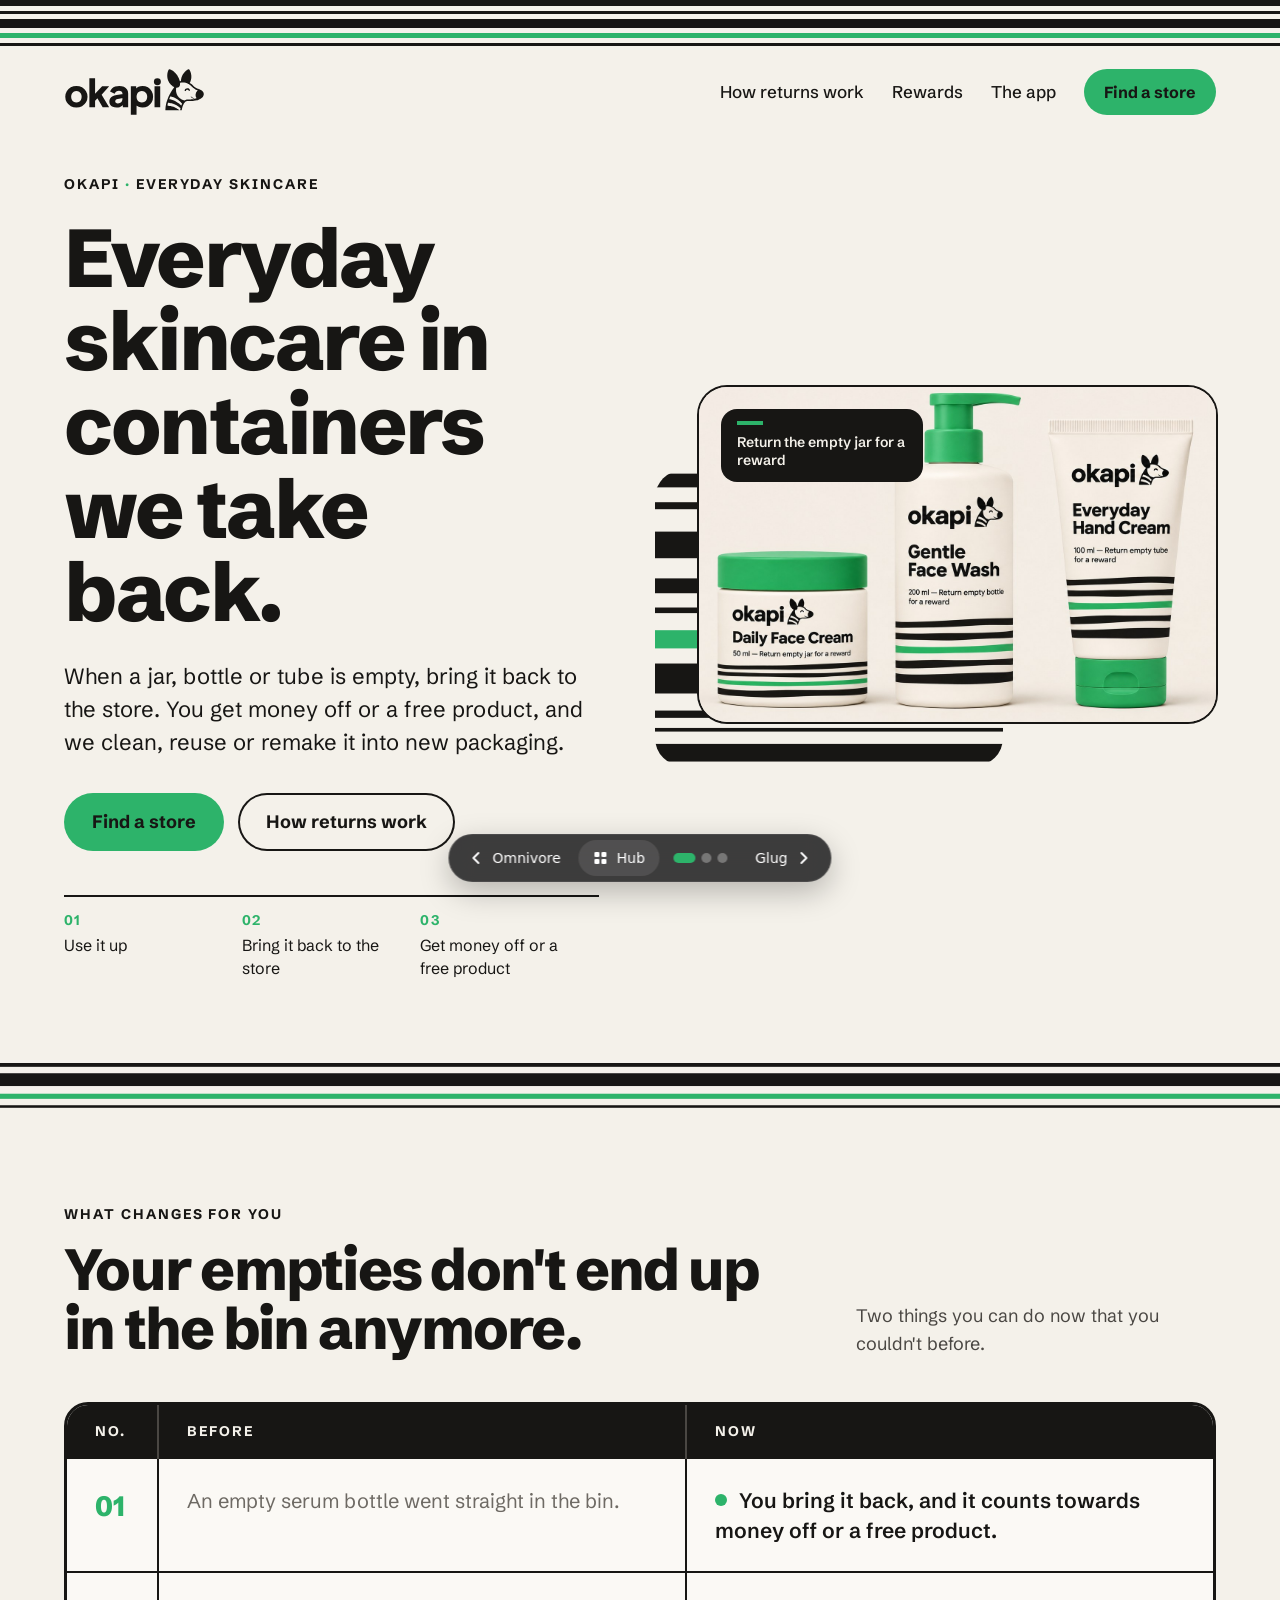
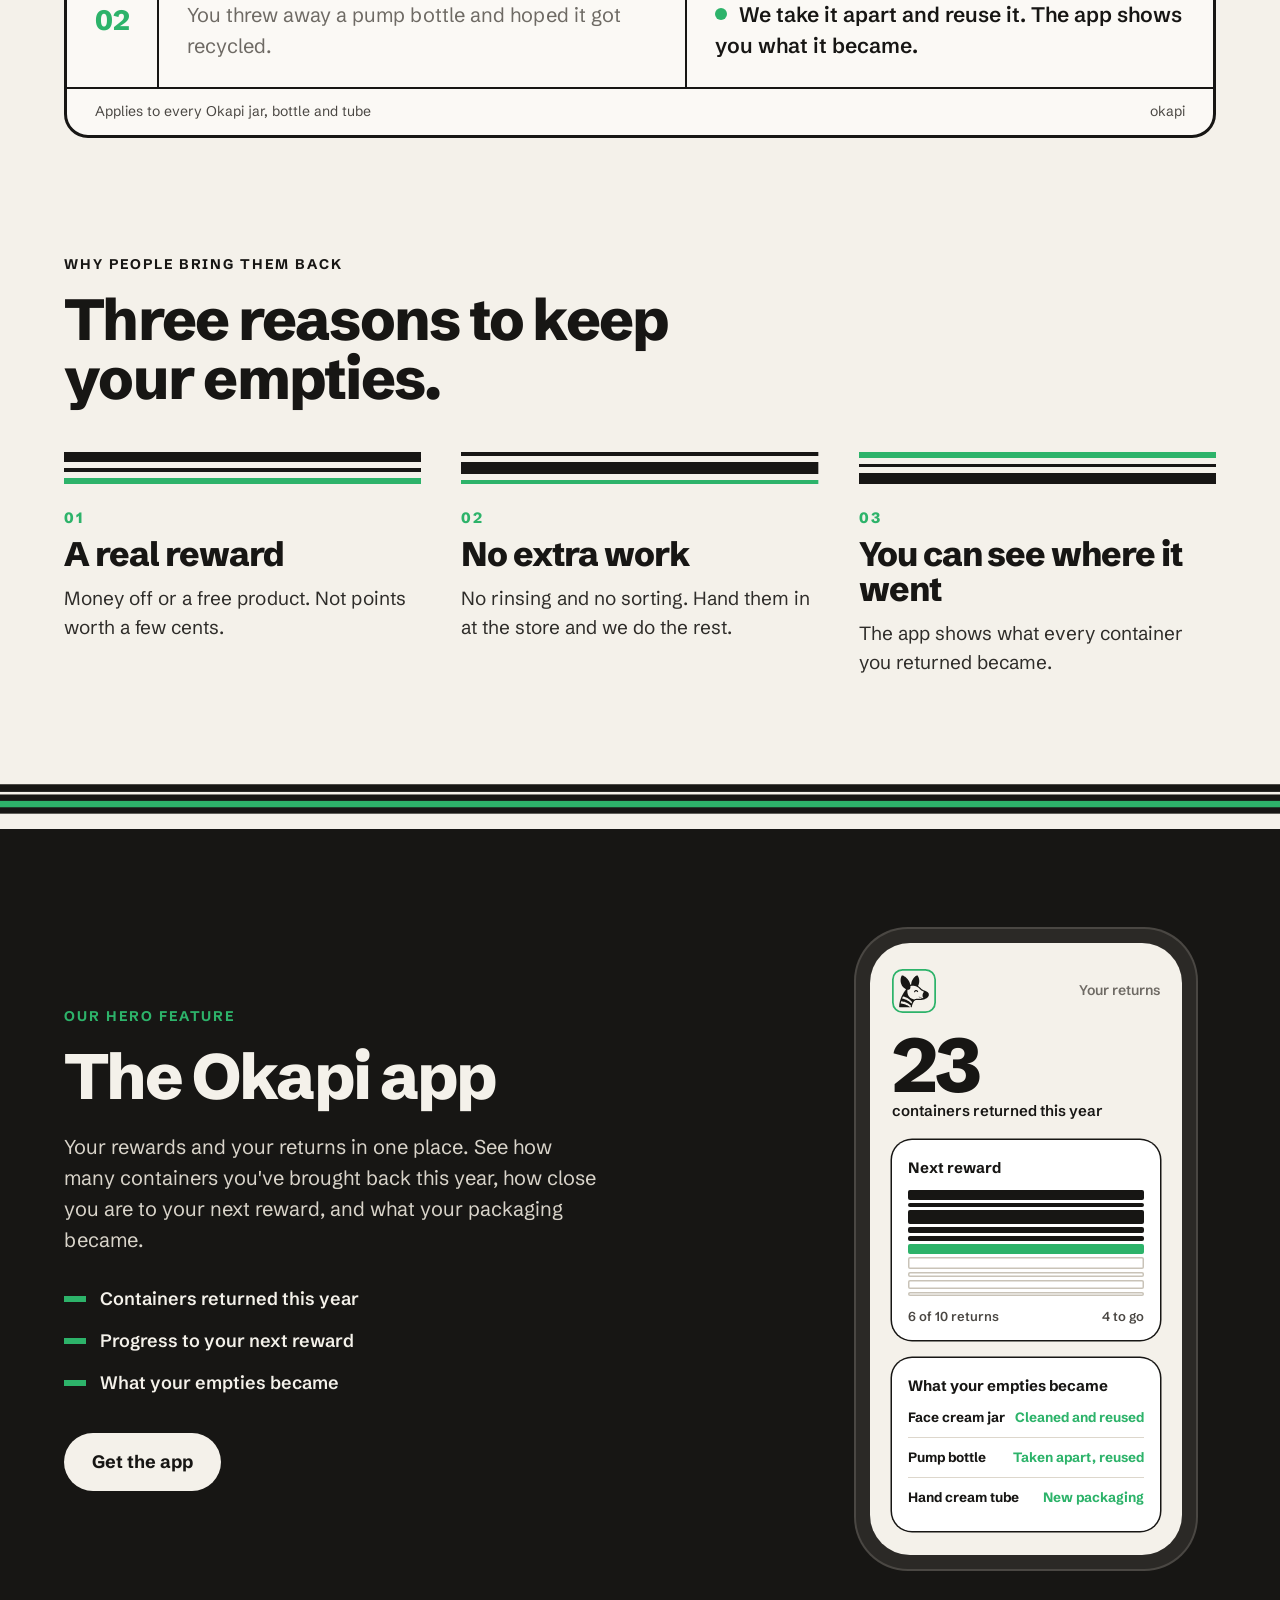
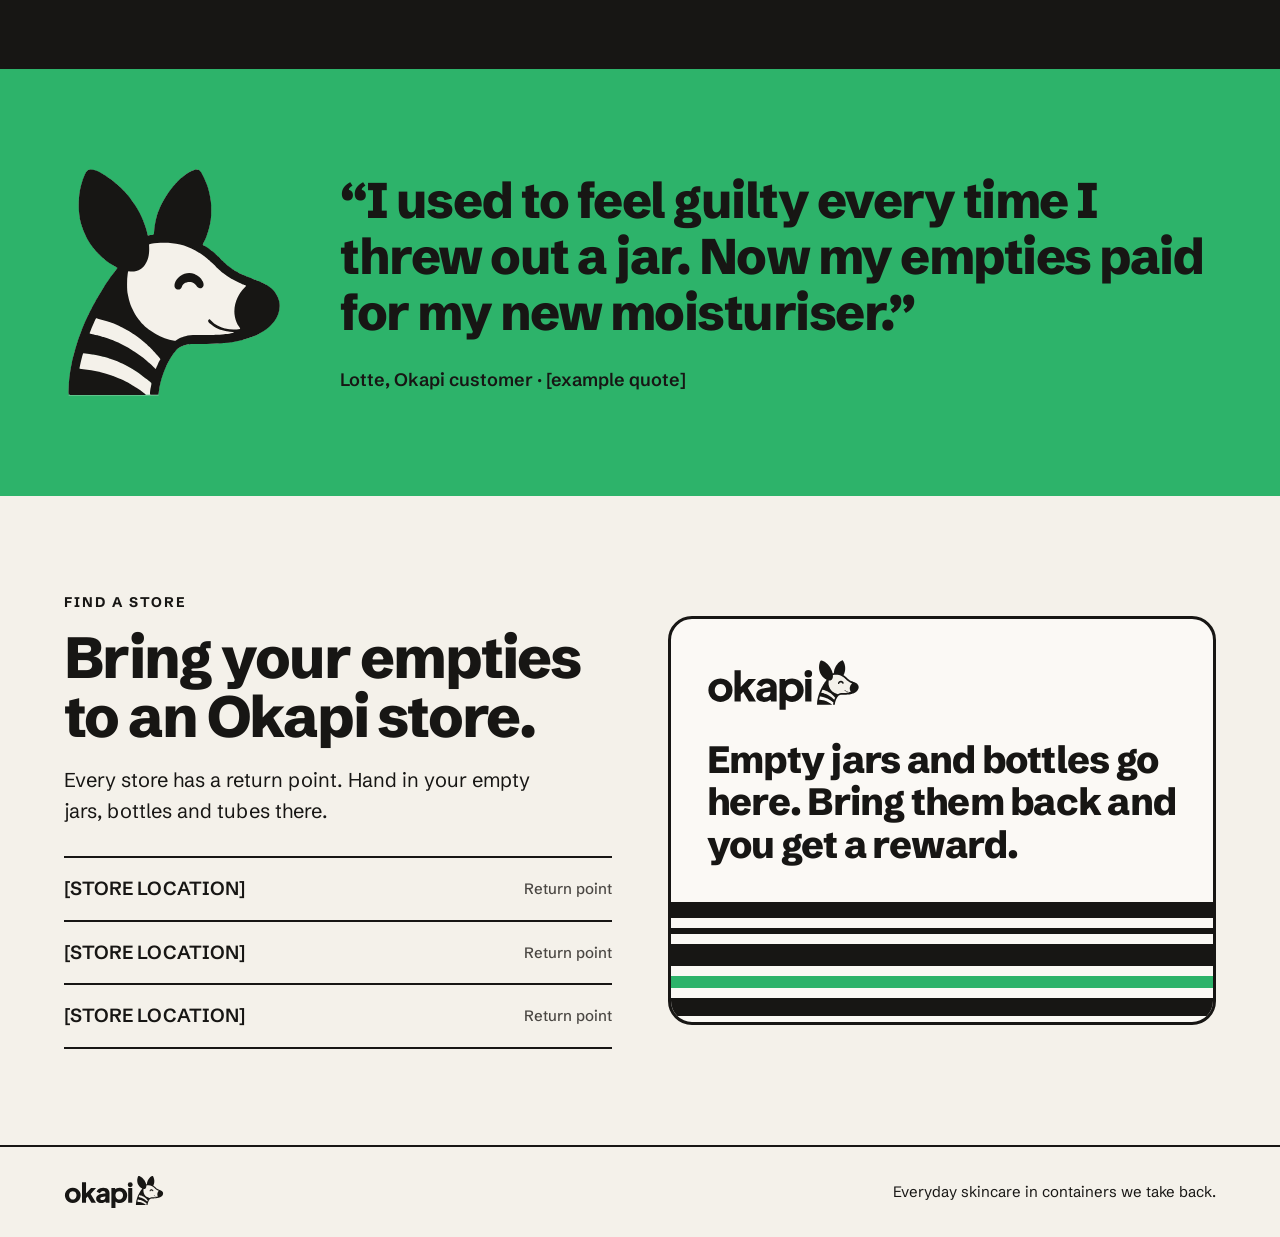
==== okapi/index.html @ 32e037a6 "Concept hub with Okapi, Glug and Omnivore pages Co-Authored-By: Claude Opus 5.5 <noreply@anthropic.c" ====
<!doctype html>
<html lang="en">
<head>
<meta charset="utf-8">
<meta name="viewport" content="width=device-width, initial-scale=1">
<title>Okapi</title>
<link rel="preconnect" href="https://fonts.googleapis.com">
<link rel="stylesheet" href="https://fonts.googleapis.com/css2?family=Schibsted+Grotesk:wght@400;500;600;700;800&amp;display=swap">
<link rel="stylesheet" href="styles.css">
<link rel="stylesheet" href="../hub/nav.css"><script src="../hub/pages.js"></script><script src="../hub/nav.js" defer></script>
</head>
<body>
<div class="ok">
<svg class="band top-band" viewBox="0 0 1000 46" preserveAspectRatio="none" aria-hidden="true"><rect class="s" style="animation-delay:0.00s" x="0" y="0" width="1000" height="6" fill="#171614"/><rect class="s" style="animation-delay:0.07s" x="0" y="11" width="1000" height="3" fill="#171614"/><rect class="s" style="animation-delay:0.14s" x="0" y="19" width="1000" height="9" fill="#171614"/><rect class="s" style="animation-delay:0.21s" x="0" y="33" width="1000" height="5" fill="#2DB36A"/><rect class="s" style="animation-delay:0.28s" x="0" y="43" width="1000" height="3" fill="#171614"/></svg>
<header class="wrap hd">
<img src="[data-uri]" alt="okapi">
<nav class="nav" aria-label="Main">
<a href="#how">How returns work</a>
<a href="#why">Rewards</a>
<a href="#app">The app</a>
<a href="#find" class="btn sm">Find a store</a>
</nav>
</header>

<section id="top" class="wrap hero">
<div>
<p class="kicker">Okapi <b>·</b> everyday skincare</p>
<h1>Everyday skincare in containers we take back.</h1>
<p class="lede">When a jar, bottle or tube is empty, bring it back to the store. You get money off or a free product, and we clean, reuse or remake it into new packaging.</p>
<div class="ctas"><a href="#find" class="btn">Find a store</a><a href="#how" class="btn line">How returns work</a></div>
<div class="steps">
<div><b>01</b>Use it up</div>
<div><b>02</b>Bring it back to the store</div>
<div><b>03</b>Get money off or a free product</div>
</div>
</div>
<div class="art">
<div class="pattern"><svg class="pat" viewBox="0 0 1000 1055" preserveAspectRatio="none" aria-hidden="true"><rect class="s" style="animation-delay:0.00s" x="0" y="13" width="1000" height="49" fill="#171614"/><rect class="s" style="animation-delay:0.07s" x="0" y="115" width="1000" height="25" fill="#171614"/><rect class="s" style="animation-delay:0.14s" x="0" y="220" width="1000" height="95" fill="#171614"/><rect class="s" style="animation-delay:0.21s" x="0" y="387" width="1000" height="53" fill="#171614"/><rect class="s" style="animation-delay:0.28s" x="0" y="491" width="1000" height="20" fill="#171614"/><rect class="s" style="animation-delay:0.35s" x="0" y="572" width="1000" height="65" fill="#2DB36A"/><rect class="s" style="animation-delay:0.42s" x="0" y="691" width="1000" height="107" fill="#171614"/><rect class="s" style="animation-delay:0.49s" x="0" y="859" width="1000" height="26" fill="#171614"/><rect class="s" style="animation-delay:0.56s" x="0" y="921" width="1000" height="13" fill="#171614"/><rect class="s" style="animation-delay:0.63s" x="0" y="978" width="1000" height="63" fill="#171614"/></svg></div>
<div class="photo">
<img src="[data-uri]" alt="Three Okapi products: a face cream jar, a face wash pump bottle and a hand cream tube, all with green lids and black and green stripes on the label">
<p class="tag"><i></i>Return the empty jar for a reward</p>
</div>
</div>
</section>

<svg class="band" viewBox="0 0 1000 35" preserveAspectRatio="none" aria-hidden="true"><rect class="s" style="animation-delay:0.00s" x="0" y="0" width="1000" height="3" fill="#171614"/><rect class="s" style="animation-delay:0.07s" x="0" y="8" width="1000" height="10" fill="#171614"/><rect class="s" style="animation-delay:0.14s" x="0" y="24" width="1000" height="4" fill="#2DB36A"/><rect class="s" style="animation-delay:0.21s" x="0" y="33" width="1000" height="2" fill="#171614"/></svg>

<section id="how" class="wrap sec">
<div class="sec-head">
<div><p class="kicker">What changes for you</p><h2>Your empties don't end up in the bin anymore.</h2></div>
<p class="side">Two things you can do now that you couldn't before.</p>
</div>
<div class="label">
<div class="label-row hd2"><div>No.</div><div>Before</div><div>Now</div></div>
<div class="label-row first"><div class="n">01</div><div class="was">An empty serum bottle went straight in the bin.</div><div class="now">You bring it back, and it counts towards money off or a free product.</div></div>
<div class="label-row"><div class="n">02</div><div class="was">You threw away a pump bottle and hoped it got recycled.</div><div class="now">We take it apart and reuse it. The app shows you what it became.</div></div>
<div class="label-foot"><span>Applies to every Okapi jar, bottle and tube</span><span>okapi</span></div>
</div>
</section>

<section id="why" class="wrap sec sec-tight">
<div class="sec-head">
<div><p class="kicker">Why people bring them back</p><h2>Three reasons to keep your empties.</h2></div>
</div>
<div class="vals">
<div class="val"><svg class="mini" viewBox="0 0 1000 32" preserveAspectRatio="none" aria-hidden="true"><rect class="s" style="animation-delay:0.00s" x="0" y="0" width="1000" height="10" fill="#171614"/><rect class="s" style="animation-delay:0.07s" x="0" y="16" width="1000" height="4" fill="#171614"/><rect class="s" style="animation-delay:0.14s" x="0" y="26" width="1000" height="6" fill="#2DB36A"/></svg><p class="num">01</p><h3>A real reward</h3><p>Money off or a free product. Not points worth a few cents.</p></div>
<div class="val"><svg class="mini" viewBox="0 0 1000 32" preserveAspectRatio="none" aria-hidden="true"><rect class="s" style="animation-delay:0.00s" x="0" y="0" width="1000" height="4" fill="#171614"/><rect class="s" style="animation-delay:0.07s" x="0" y="10" width="1000" height="12" fill="#171614"/><rect class="s" style="animation-delay:0.14s" x="0" y="28" width="1000" height="4" fill="#2DB36A"/></svg><p class="num">02</p><h3>No extra work</h3><p>No rinsing and no sorting. Hand them in at the store and we do the rest.</p></div>
<div class="val"><svg class="mini" viewBox="0 0 1000 32" preserveAspectRatio="none" aria-hidden="true"><rect class="s" style="animation-delay:0.00s" x="0" y="0" width="1000" height="6" fill="#2DB36A"/><rect class="s" style="animation-delay:0.07s" x="0" y="12" width="1000" height="3" fill="#171614"/><rect class="s" style="animation-delay:0.14s" x="0" y="21" width="1000" height="11" fill="#171614"/></svg><p class="num">03</p><h3>You can see where it went</h3><p>The app shows what every container you returned became.</p></div>
</div>
</section>

<section id="app" class="app">
<svg class="band" viewBox="0 0 1000 43" preserveAspectRatio="none" aria-hidden="true"><rect class="s" style="animation-delay:0.00s" x="0" y="0" width="1000" height="8" fill="#F4F1EA"/><rect class="s" style="animation-delay:0.07s" x="0" y="14" width="1000" height="2" fill="#F4F1EA"/><rect class="s" style="animation-delay:0.14s" x="0" y="21" width="1000" height="5" fill="#2DB36A"/><rect class="s" style="animation-delay:0.21s" x="0" y="31" width="1000" height="12" fill="#F4F1EA"/></svg>
<div class="wrap app-in">
<div>
<p class="kicker kicker-green">Our hero feature</p>
<h2>The Okapi app</h2>
<p class="body">Your rewards and your returns in one place. See how many containers you've brought back this year, how close you are to your next reward, and what your packaging became.</p>
<ul><li>Containers returned this year</li><li>Progress to your next reward</li><li>What your empties became</li></ul>
<a href="#find" class="btn light">Get the app</a>
</div>
<div class="phone" role="img" aria-label="The Okapi app showing 23 containers returned this year, progress to the next reward and what returned packaging became">
<div class="screen">
<div class="scr-top"><img src="[data-uri]" alt=""><span>Your returns</span></div>
<div><p class="big">23</p><p class="big-l">containers returned this year</p></div>
<div class="card"><h4>Next reward</h4><div class="prog"><i class="on" style="animation-delay:0.40s;height:10px"></i><i class="on" style="animation-delay:0.52s;height:4px"></i><i class="on" style="animation-delay:0.64s;height:14px"></i><i class="on" style="animation-delay:0.76s;height:6px"></i><i class="on" style="animation-delay:0.88s;height:5px"></i><i class="on" style="animation-delay:1.00s;height:10px"></i><i class="" style="animation-delay:1.12s;height:12px"></i><i class="" style="animation-delay:1.24s;height:5px"></i><i class="" style="animation-delay:1.36s;height:9px"></i><i class="" style="animation-delay:1.48s;height:4px"></i></div><div class="meta"><span>6 of 10 returns</span><span>4 to go</span></div></div>
<div class="card"><h4>What your empties became</h4><div class="became">
<div><b>Face cream jar</b><span>Cleaned and reused</span></div>
<div><b>Pump bottle</b><span>Taken apart, reused</span></div>
<div><b>Hand cream tube</b><span>New packaging</span></div>
</div></div>
</div>
</div>
</div>
</section>

<section class="quote">
<figure class="wrap quote-in">
<img src="[data-uri]" alt="The Okapi icon, a smiling okapi">
<div>
<blockquote>“I used to feel guilty every time I threw out a jar. Now my empties paid for my new moisturiser.”</blockquote>
<figcaption>Lotte, Okapi customer · [example quote]</figcaption>
</div>
</figure>
</section>

<section id="find" class="wrap sec find">
<div>
<p class="kicker">Find a store</p>
<h2>Bring your empties to an Okapi store.</h2>
<p class="body">Every store has a return point. Hand in your empty jars, bottles and tubes there.</p>
<div class="spots"><div>[STORE LOCATION]<span>Return point</span></div><div>[STORE LOCATION]<span>Return point</span></div><div>[STORE LOCATION]<span>Return point</span></div></div>
</div>
<div class="sign" role="img" aria-label="The return point sign in an Okapi store">
<img src="[data-uri]" alt="">
<p>Empty jars and bottles go here. Bring them back and you get a reward.</p>
<svg class="sign-band" viewBox="0 0 1000 120" preserveAspectRatio="none" aria-hidden="true"><rect class="s" style="animation-delay:0.00s" x="0" y="0" width="1000" height="16" fill="#171614"/><rect class="s" style="animation-delay:0.07s" x="0" y="26" width="1000" height="6" fill="#171614"/><rect class="s" style="animation-delay:0.14s" x="0" y="42" width="1000" height="22" fill="#171614"/><rect class="s" style="animation-delay:0.21s" x="0" y="74" width="1000" height="12" fill="#2DB36A"/><rect class="s" style="animation-delay:0.28s" x="0" y="96" width="1000" height="18" fill="#171614"/></svg>
</div>
</section>

<footer class="ft">
<div class="wrap ft-in"><img src="[data-uri]" alt="okapi"><span>Everyday skincare in containers we take back.</span></div>
</footer>
</div>
</body>
</html>
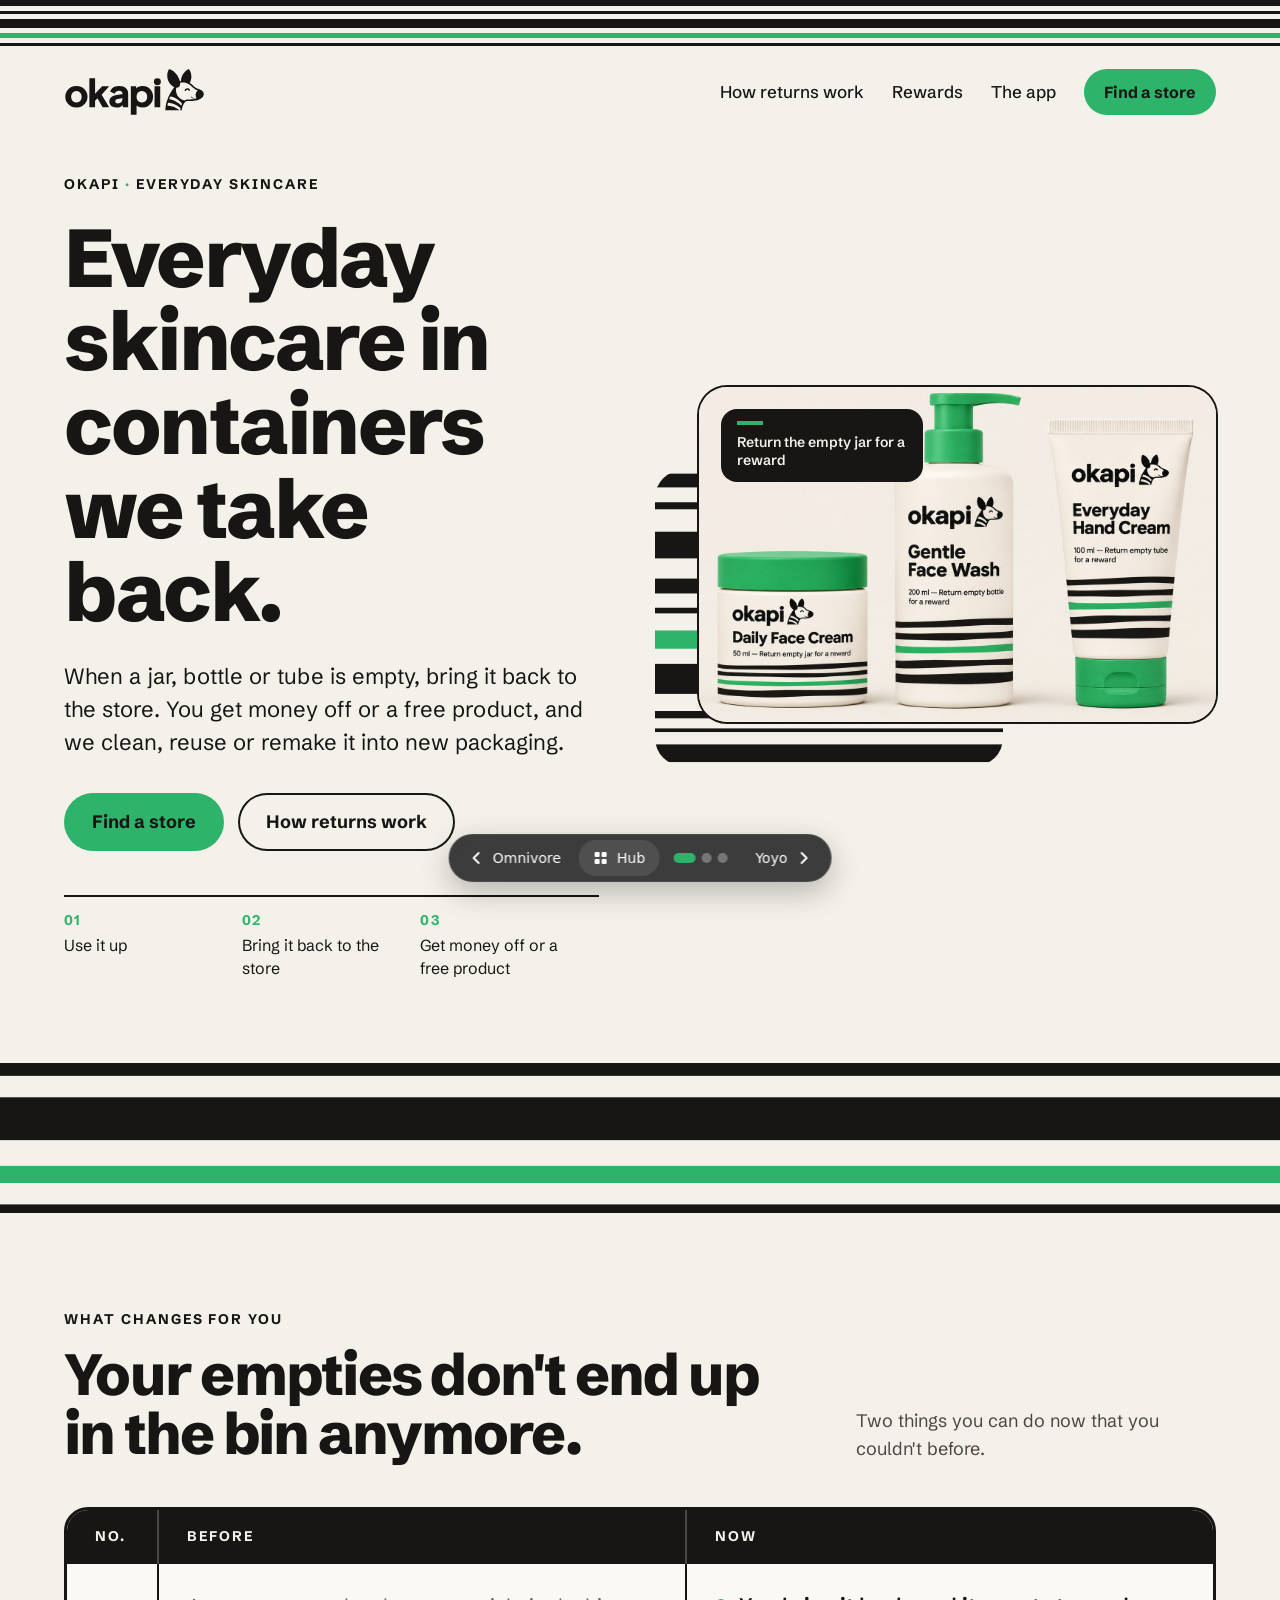
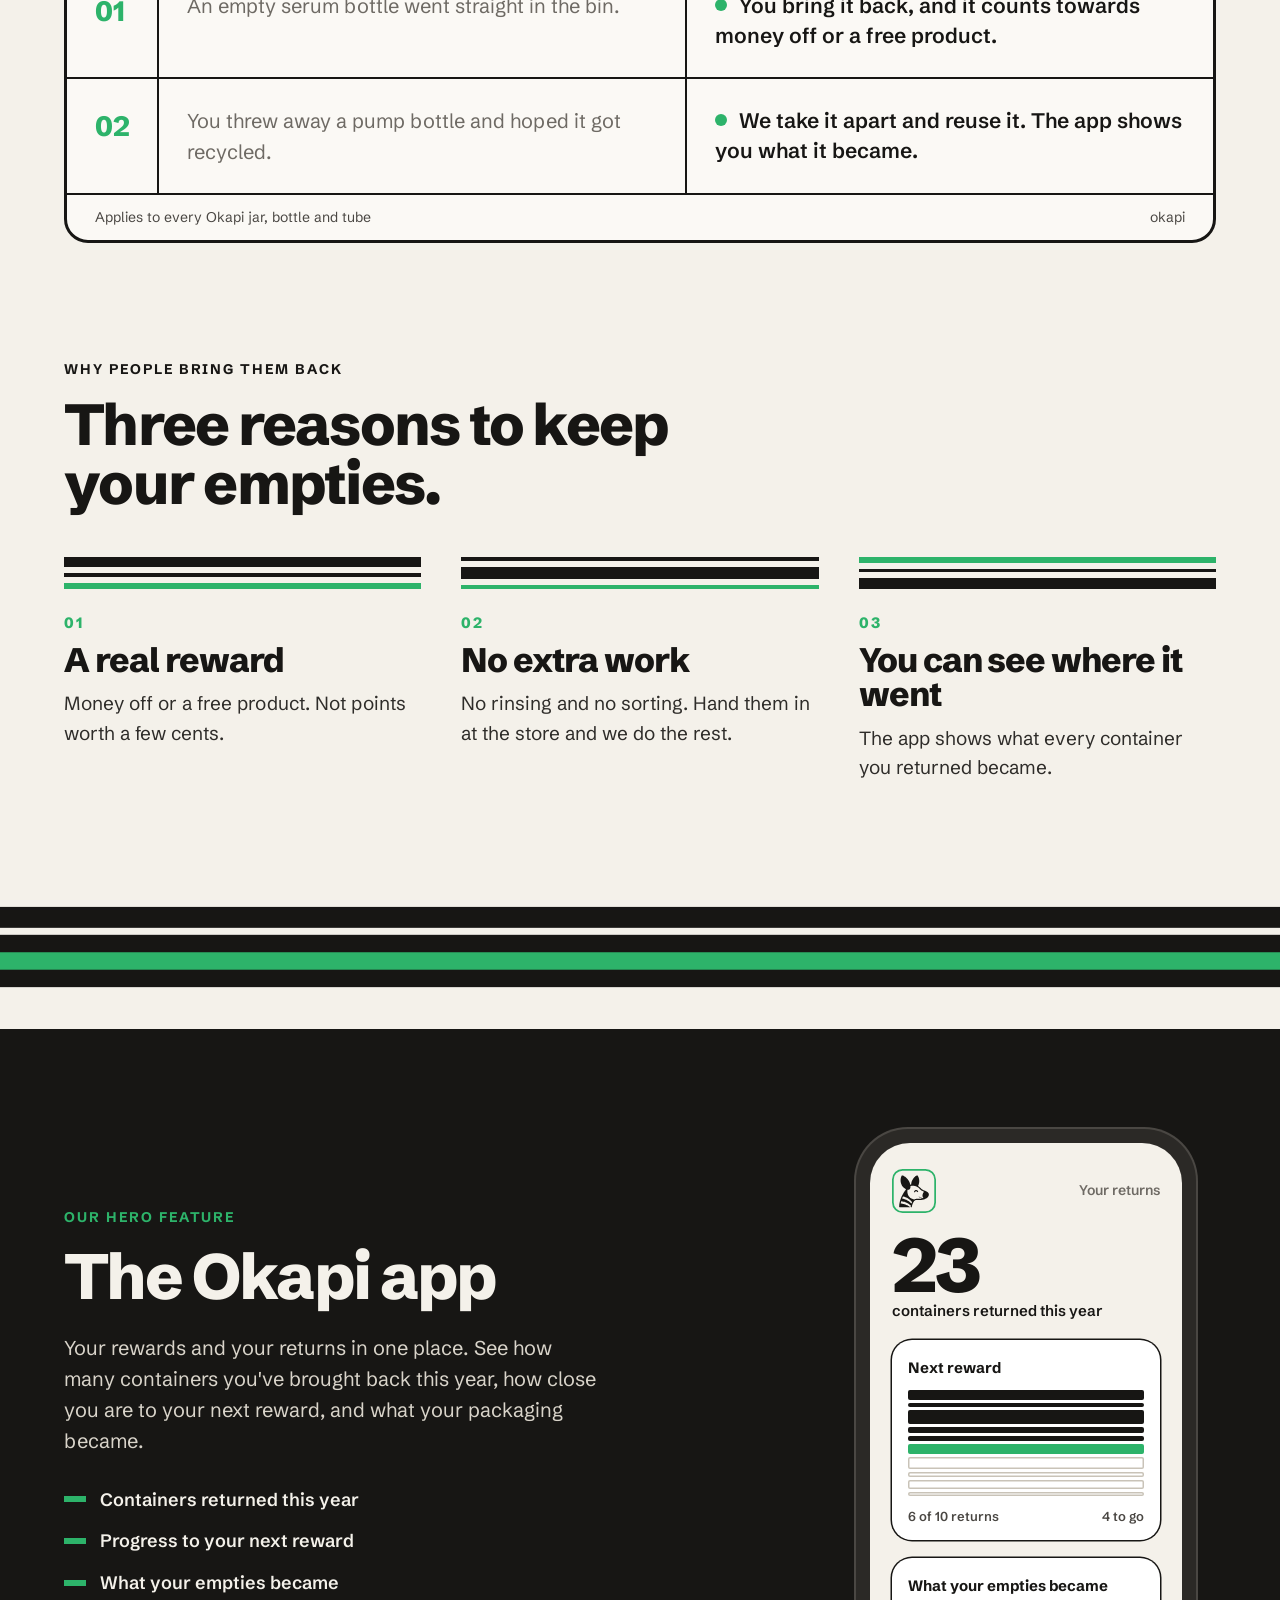
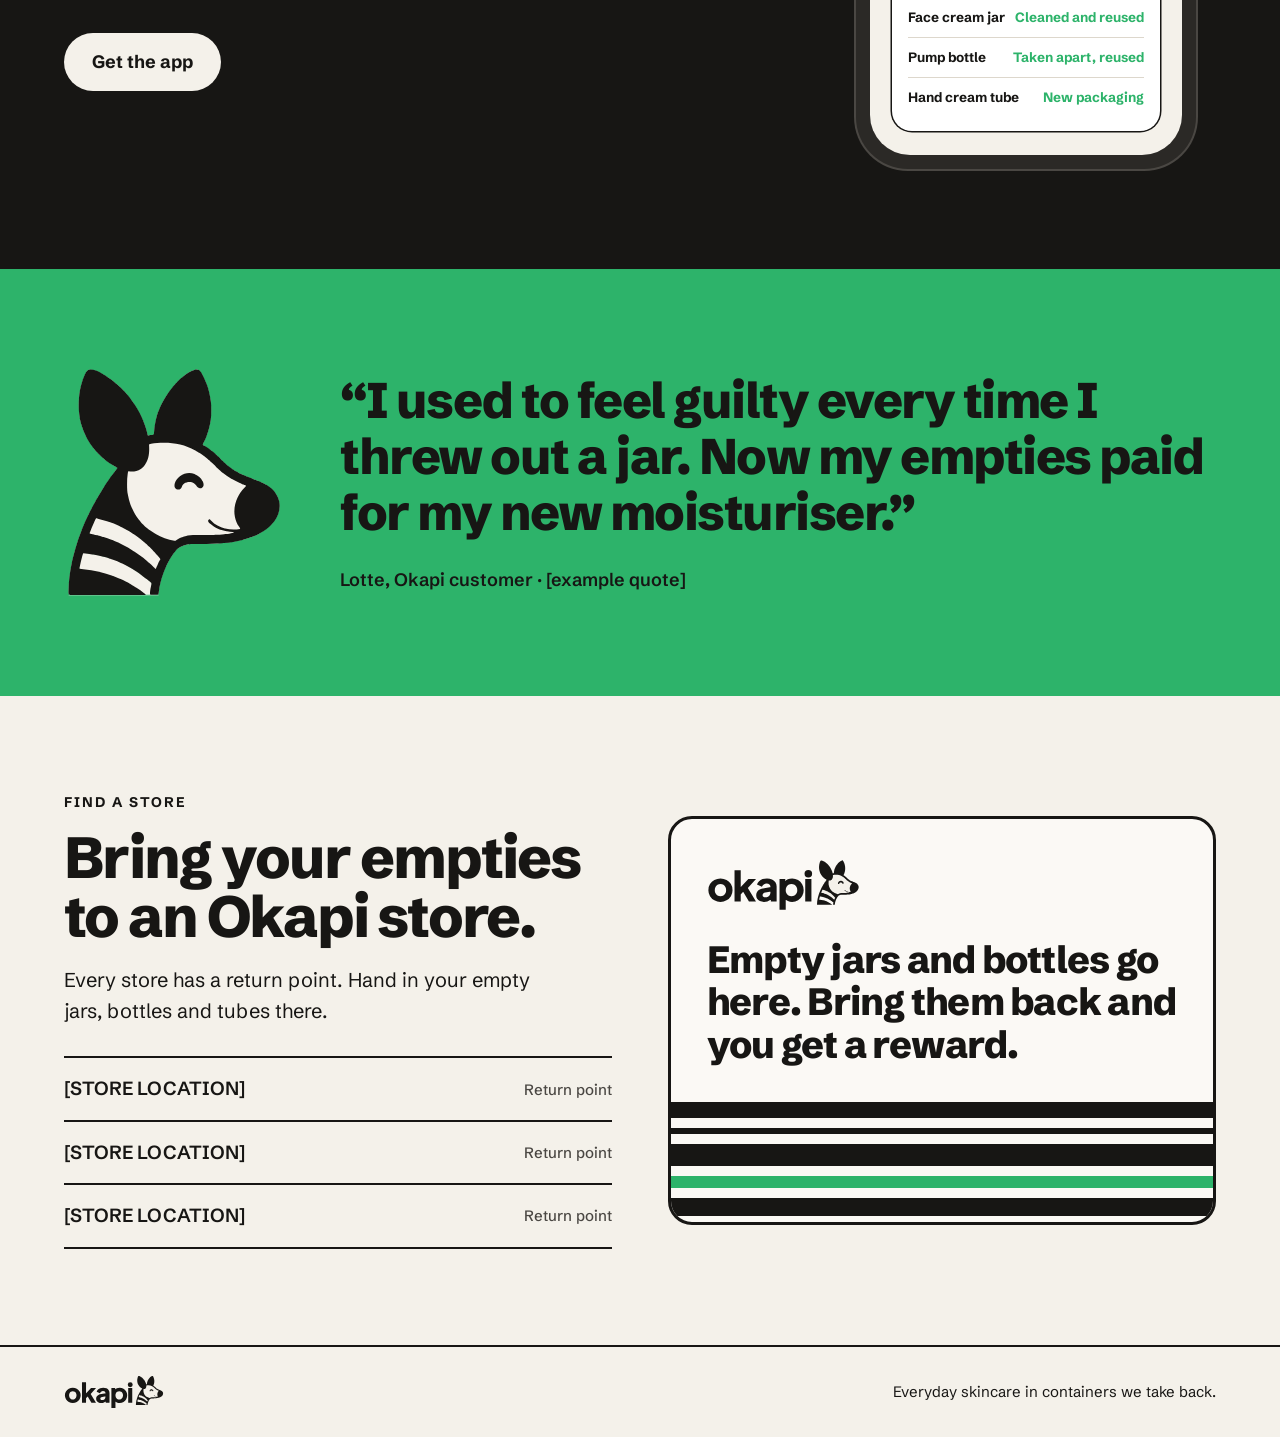
==== commit a738c83e: "Move Okapi graphics into okapi/assets Logo, icons, product photo and stripe graphics were embedded i" ====
--- a/okapi/index.html
+++ b/okapi/index.html
@@ -11,9 +11,9 @@
 </head>
 <body>
 <div class="ok">
-<svg class="band top-band" viewBox="0 0 1000 46" preserveAspectRatio="none" aria-hidden="true"><rect class="s" style="animation-delay:0.00s" x="0" y="0" width="1000" height="6" fill="#171614"/><rect class="s" style="animation-delay:0.07s" x="0" y="11" width="1000" height="3" fill="#171614"/><rect class="s" style="animation-delay:0.14s" x="0" y="19" width="1000" height="9" fill="#171614"/><rect class="s" style="animation-delay:0.21s" x="0" y="33" width="1000" height="5" fill="#2DB36A"/><rect class="s" style="animation-delay:0.28s" x="0" y="43" width="1000" height="3" fill="#171614"/></svg>
+<img class="band top-band" src="assets/stripes-header.svg" alt="" aria-hidden="true">
 <header class="wrap hd">
-<img src="[data-uri]" alt="okapi">
+<img src="assets/logo.svg" alt="okapi">
 <nav class="nav" aria-label="Main">
 <a href="#how">How returns work</a>
 <a href="#why">Rewards</a>
@@ -35,15 +35,15 @@
 </div>
 </div>
 <div class="art">
-<div class="pattern"><svg class="pat" viewBox="0 0 1000 1055" preserveAspectRatio="none" aria-hidden="true"><rect class="s" style="animation-delay:0.00s" x="0" y="13" width="1000" height="49" fill="#171614"/><rect class="s" style="animation-delay:0.07s" x="0" y="115" width="1000" height="25" fill="#171614"/><rect class="s" style="animation-delay:0.14s" x="0" y="220" width="1000" height="95" fill="#171614"/><rect class="s" style="animation-delay:0.21s" x="0" y="387" width="1000" height="53" fill="#171614"/><rect class="s" style="animation-delay:0.28s" x="0" y="491" width="1000" height="20" fill="#171614"/><rect class="s" style="animation-delay:0.35s" x="0" y="572" width="1000" height="65" fill="#2DB36A"/><rect class="s" style="animation-delay:0.42s" x="0" y="691" width="1000" height="107" fill="#171614"/><rect class="s" style="animation-delay:0.49s" x="0" y="859" width="1000" height="26" fill="#171614"/><rect class="s" style="animation-delay:0.56s" x="0" y="921" width="1000" height="13" fill="#171614"/><rect class="s" style="animation-delay:0.63s" x="0" y="978" width="1000" height="63" fill="#171614"/></svg></div>
+<div class="pattern"><img class="pat" src="assets/stripes-hero.svg" alt="" aria-hidden="true"></div>
 <div class="photo">
-<img src="[data-uri]" alt="Three Okapi products: a face cream jar, a face wash pump bottle and a hand cream tube, all with green lids and black and green stripes on the label">
+<img src="assets/product-range.jpg" alt="Three Okapi products: a face cream jar, a face wash pump bottle and a hand cream tube, all with green lids and black and green stripes on the label">
 <p class="tag"><i></i>Return the empty jar for a reward</p>
 </div>
 </div>
 </section>
 
-<svg class="band" viewBox="0 0 1000 35" preserveAspectRatio="none" aria-hidden="true"><rect class="s" style="animation-delay:0.00s" x="0" y="0" width="1000" height="3" fill="#171614"/><rect class="s" style="animation-delay:0.07s" x="0" y="8" width="1000" height="10" fill="#171614"/><rect class="s" style="animation-delay:0.14s" x="0" y="24" width="1000" height="4" fill="#2DB36A"/><rect class="s" style="animation-delay:0.21s" x="0" y="33" width="1000" height="2" fill="#171614"/></svg>
+<img class="band" src="assets/stripes-divider.svg" alt="" aria-hidden="true">
 
 <section id="how" class="wrap sec">
 <div class="sec-head">
@@ -63,14 +63,14 @@
 <div><p class="kicker">Why people bring them back</p><h2>Three reasons to keep your empties.</h2></div>
 </div>
 <div class="vals">
-<div class="val"><svg class="mini" viewBox="0 0 1000 32" preserveAspectRatio="none" aria-hidden="true"><rect class="s" style="animation-delay:0.00s" x="0" y="0" width="1000" height="10" fill="#171614"/><rect class="s" style="animation-delay:0.07s" x="0" y="16" width="1000" height="4" fill="#171614"/><rect class="s" style="animation-delay:0.14s" x="0" y="26" width="1000" height="6" fill="#2DB36A"/></svg><p class="num">01</p><h3>A real reward</h3><p>Money off or a free product. Not points worth a few cents.</p></div>
-<div class="val"><svg class="mini" viewBox="0 0 1000 32" preserveAspectRatio="none" aria-hidden="true"><rect class="s" style="animation-delay:0.00s" x="0" y="0" width="1000" height="4" fill="#171614"/><rect class="s" style="animation-delay:0.07s" x="0" y="10" width="1000" height="12" fill="#171614"/><rect class="s" style="animation-delay:0.14s" x="0" y="28" width="1000" height="4" fill="#2DB36A"/></svg><p class="num">02</p><h3>No extra work</h3><p>No rinsing and no sorting. Hand them in at the store and we do the rest.</p></div>
-<div class="val"><svg class="mini" viewBox="0 0 1000 32" preserveAspectRatio="none" aria-hidden="true"><rect class="s" style="animation-delay:0.00s" x="0" y="0" width="1000" height="6" fill="#2DB36A"/><rect class="s" style="animation-delay:0.07s" x="0" y="12" width="1000" height="3" fill="#171614"/><rect class="s" style="animation-delay:0.14s" x="0" y="21" width="1000" height="11" fill="#171614"/></svg><p class="num">03</p><h3>You can see where it went</h3><p>The app shows what every container you returned became.</p></div>
+<div class="val"><img class="mini" src="assets/stripes-value-1.svg" alt="" aria-hidden="true"><p class="num">01</p><h3>A real reward</h3><p>Money off or a free product. Not points worth a few cents.</p></div>
+<div class="val"><img class="mini" src="assets/stripes-value-2.svg" alt="" aria-hidden="true"><p class="num">02</p><h3>No extra work</h3><p>No rinsing and no sorting. Hand them in at the store and we do the rest.</p></div>
+<div class="val"><img class="mini" src="assets/stripes-value-3.svg" alt="" aria-hidden="true"><p class="num">03</p><h3>You can see where it went</h3><p>The app shows what every container you returned became.</p></div>
 </div>
 </section>
 
 <section id="app" class="app">
-<svg class="band" viewBox="0 0 1000 43" preserveAspectRatio="none" aria-hidden="true"><rect class="s" style="animation-delay:0.00s" x="0" y="0" width="1000" height="8" fill="#F4F1EA"/><rect class="s" style="animation-delay:0.07s" x="0" y="14" width="1000" height="2" fill="#F4F1EA"/><rect class="s" style="animation-delay:0.14s" x="0" y="21" width="1000" height="5" fill="#2DB36A"/><rect class="s" style="animation-delay:0.21s" x="0" y="31" width="1000" height="12" fill="#F4F1EA"/></svg>
+<img class="band" src="assets/stripes-divider-light.svg" alt="" aria-hidden="true">
 <div class="wrap app-in">
 <div>
 <p class="kicker kicker-green">Our hero feature</p>
@@ -81,7 +81,7 @@
 </div>
 <div class="phone" role="img" aria-label="The Okapi app showing 23 containers returned this year, progress to the next reward and what returned packaging became">
 <div class="screen">
-<div class="scr-top"><img src="[data-uri]